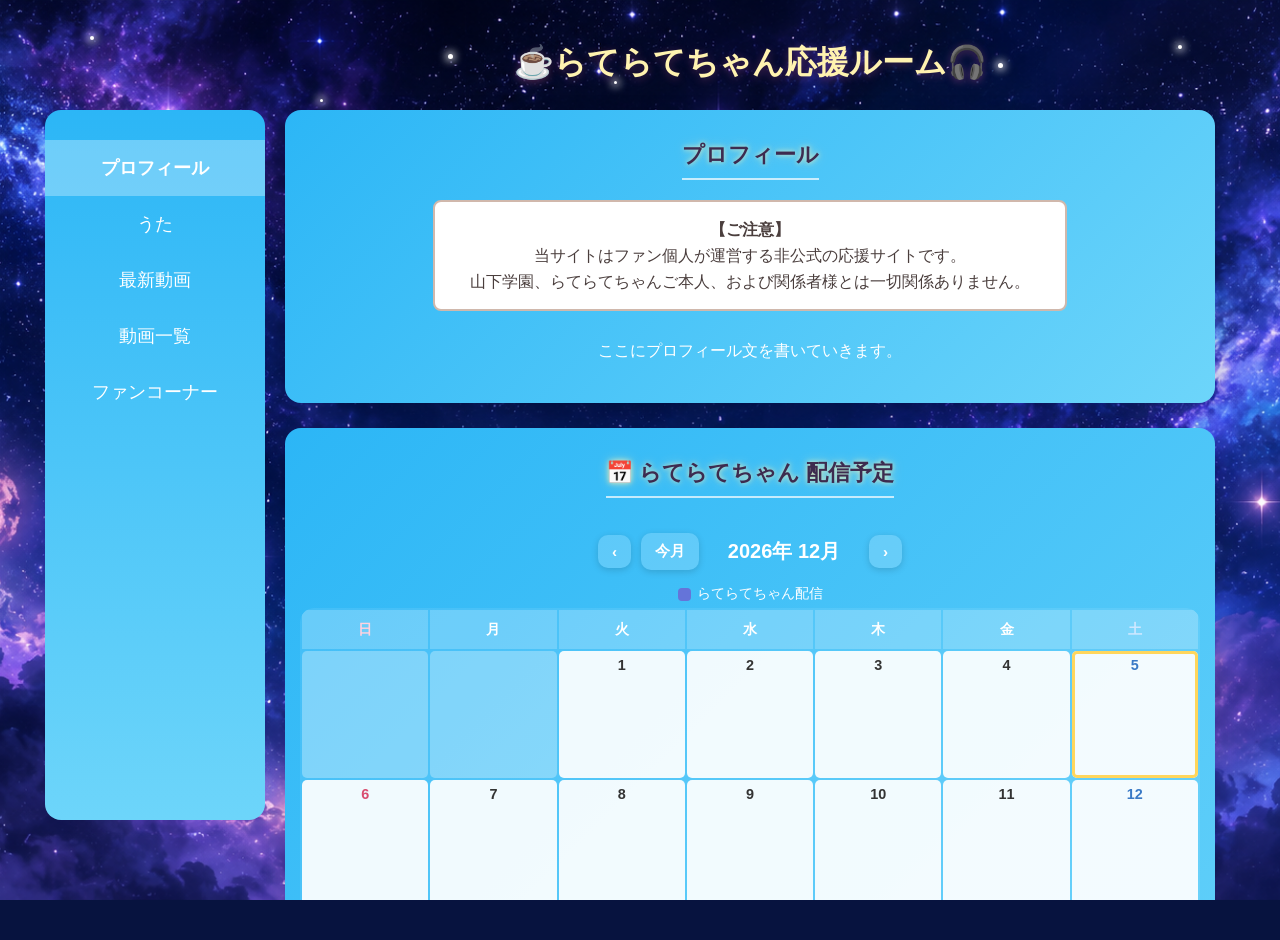
==== index.html @ 4f86cb35 "Update index.html" ====
<!DOCTYPE html>
<html lang="ja">
<head>
  <meta charset="UTF-8">
  <meta name="viewport" content="width=device-width, initial-scale=1.0">

  <title>プロフィール｜らてらてちゃん応援ルーム</title>

  <link rel="stylesheet" href="style.css">

  <style>
    /* ========================================
       📅 スケジュール
    ======================================== */

    .schedule-box {
      width: 100%;
      margin-top: 15px;
    }

    .calendar-header {
      display: flex;
      align-items: center;
      justify-content: center;
      gap: 10px;
      flex-wrap: wrap;
      margin-bottom: 15px;
    }

    .calendar-title {
      min-width: 150px;
      margin: 0;
      text-align: center;
      font-size: 1.25rem;
      font-weight: bold;
      color: #ffffff;
    }

    .calendar-button {
      border: none;
      border-radius: 10px;
      padding: 8px 14px;
      cursor: pointer;
      font-weight: bold;
      font-size: 0.95rem;
      color: #ffffff;
      background: rgba(255, 255, 255, 0.18);
      box-shadow: 0 2px 7px rgba(0, 0, 0, 0.15);
      transition: 0.2s;
    }

    .calendar-button:hover {
      background: rgba(255, 255, 255, 0.30);
      transform: translateY(-1px);
    }

    .calendar-wrap {
      width: 100%;
      overflow-x: auto;
      border-radius: 14px;
    }

    .calendar {
      width: 100%;
      min-width: 700px;
      border-collapse: separate;
      border-spacing: 2px;
      table-layout: fixed;
      background: rgba(255, 255, 255, 0.08);
      border-radius: 14px;
      overflow: hidden;
    }

    .calendar th {
      padding: 10px 4px;
      text-align: center;
      background: rgba(255, 255, 255, 0.20);
      color: #ffffff;
      font-size: 0.9rem;
    }

    .calendar th:first-child {
      color: #ffd2df;
    }

    .calendar th:last-child {
      color: #cfe8ff;
    }

    .calendar td {
      height: 115px;
      padding: 6px;
      vertical-align: top;
      background: rgba(255, 255, 255, 0.92);
      color: #333333;
      border-radius: 5px;
    }

    .calendar td.empty-day {
      background: rgba(255, 255, 255, 0.30);
    }

    .calendar td.today {
      outline: 3px solid #ffd65c;
      outline-offset: -3px;
    }

    .day-number {
      display: block;
      margin-bottom: 5px;
      font-size: 0.9rem;
      font-weight: bold;
      color: #333333;
    }

    .sunday .day-number {
      color: #d84c6f;
    }

    .saturday .day-number {
      color: #3979c6;
    }

    .schedule-event {
      display: block;
      width: 100%;
      margin: 3px 0;
      padding: 5px 6px;
      border: none;
      border-radius: 6px;
      text-align: left;
      font-size: 0.75rem;
      line-height: 1.35;
      cursor: pointer;
      word-break: break-word;
      transition: 0.15s;
    }

    .schedule-event:hover {
      transform: scale(1.02);
      filter: brightness(1.05);
    }

    .streaming-event {
      color: #ffffff;
      background: linear-gradient(
        135deg,
        #5577e8,
        #805ad5
      );
    }

    .live-event {
      color: #ffffff;
      background: linear-gradient(
        135deg,
        #e45b8f,
        #c84e6d
      );
    }

    .event-time {
      display: block;
      font-weight: bold;
      margin-bottom: 2px;
    }

    .schedule-legend {
      display: flex;
      justify-content: center;
      gap: 18px;
      flex-wrap: wrap;
      margin: 12px 0 5px;
      color: #ffffff;
      font-size: 0.85rem;
    }

    .legend-item {
      display: inline-flex;
      align-items: center;
      gap: 6px;
    }

    .legend-color {
      width: 13px;
      height: 13px;
      border-radius: 4px;
    }

    .legend-streaming {
      background: #6574d9;
    }

    .legend-live {
      background: #d85b83;
    }

    .schedule-message {
      padding: 20px;
      text-align: center;
      color: #ffffff;
      font-size: 0.95rem;
    }

    .schedule-update {
      margin-top: 10px;
      text-align: right;
      font-size: 0.78rem;
      color: rgba(255, 255, 255, 0.8);
    }


    /* ========================================
       📋 予定詳細
    ======================================== */

    .schedule-modal {
      display: none;
      position: fixed;
      z-index: 9999;
      inset: 0;
      padding: 20px;
      background: rgba(0, 0, 0, 0.65);
      align-items: center;
      justify-content: center;
    }

    .schedule-modal.show {
      display: flex;
    }

    .schedule-modal-content {
      position: relative;
      width: 100%;
      max-width: 520px;
      max-height: 80vh;
      overflow-y: auto;
      padding: 25px;
      border-radius: 18px;
      color: #333333;
      background: #ffffff;
      box-shadow: 0 10px 35px rgba(0, 0, 0, 0.35);
    }

    .schedule-modal-content h3 {
      margin: 0 35px 15px 0;
      color: #51428a;
      line-height: 1.5;
    }

    .schedule-modal-close {
      position: absolute;
      top: 12px;
      right: 15px;
      width: 35px;
      height: 35px;
      border: none;
      border-radius: 50%;
      cursor: pointer;
      font-size: 1.3rem;
      color: #555555;
      background: #eeeeee;
    }

    .schedule-detail-row {
      margin: 10px 0;
      line-height: 1.7;
      white-space: pre-wrap;
      word-break: break-word;
    }

    .schedule-detail-label {
      font-weight: bold;
      color: #51428a;
    }

    .schedule-link {
      display: inline-block;
      margin-top: 15px;
      padding: 10px 18px;
      border-radius: 10px;
      color: #ffffff;
      text-decoration: none;
      font-weight: bold;
      background: linear-gradient(
        135deg,
        #5577e8,
        #805ad5
      );
    }

    .schedule-link:hover {
      opacity: 0.9;
    }


    /* ========================================
       📱 スマホ
    ======================================== */

    @media (max-width: 700px) {

      .calendar {
        min-width: 620px;
      }

      .calendar td {
        height: 100px;
      }

      .schedule-event {
        font-size: 0.70rem;
      }

      .calendar-header {
        gap: 7px;
      }

      .calendar-title {
        min-width: 125px;
        font-size: 1.05rem;
      }

      .calendar-button {
        padding: 7px 10px;
        font-size: 0.85rem;
      }

      .schedule-modal-content {
        padding: 22px 18px;
      }
    }
  </style>
</head>


<body>

<!-- ★ 星空演出オーバーレイ -->
<div class="starry-overlay" aria-hidden="true">
  <!-- キラキラ星 -->
  <div class="twinkle-star s1"></div>
  <div class="twinkle-star s2"></div>
  <div class="twinkle-star s3"></div>
  <div class="twinkle-star s4"></div>
  <div class="twinkle-star s5"></div>
  <div class="twinkle-star s6"></div>
  <div class="twinkle-star s7"></div>
  <div class="twinkle-star s8"></div>
  <div class="twinkle-star s9"></div>
  <div class="twinkle-star s10"></div>

  <div class="starry-overlay" aria-hidden="true">
  <!-- 流れ星 4本 -->
  <div class="shooting-star star1"></div>
  <div class="shooting-star star2"></div>
  <div class="shooting-star star3"></div>
  <div class="shooting-star star4"></div>
  <div class="shooting-star star5"></div>
  <div class="shooting-star star6"></div>
  <div class="shooting-star star7"></div>
  <div class="shooting-star star8"></div>
  <div class="shooting-star star9"></div>
  <div class="shooting-star star10"></div>
</div>

<div class="layout">

<div class="layout">

  <!-- ========================================
       左メニュー
  ======================================== -->
  <nav class="side-menu">
    <a href="index.html" class="menu-link active">プロフィール</a>
    <a href="songs.html" class="menu-link">うた</a>
    <a href="videos.html" class="menu-link">最新動画</a>
    <a href="videos-list.html" class="menu-link">動画一覧</a>
    <a href="fan.html" class="menu-link">ファンコーナー</a>
  </nav>

  <!-- ========================================
       メインコンテンツ
  ======================================== -->
  <main class="main-content">

    <h1>☕️らてらてちゃん応援ルーム🎧️</h1>

    <!-- プロフィール -->
    <div class="video-section">
      <h2>プロフィール</h2>
      <div class="caution">
        <strong>【ご注意】</strong><br>
        当サイトはファン個人が運営する非公式の応援サイトです。<br>
        山下学園、らてらてちゃんご本人、および関係者様とは一切関係ありません。
      </div>
      <p>ここにプロフィール文を書いていきます。</p>
    </div>

    <!-- 配信予定 -->
    <div class="video-section">
      <h2>📅 らてらてちゃん 配信予定</h2>
      <div id="streaming-schedule" class="schedule-box"></div>
    </div>

    <!-- ライブ・イベント予定 -->
    <div class="video-section">
      <h2>🎤 ライブ・イベント予定</h2>
      <div id="live-schedule" class="schedule-box"></div>
    </div>

  </main>

</div>  <!-- ★ ここで .layout を閉じる -->

  <!-- ========================================
       📋 予定詳細ウィンドウ
  ======================================== -->

  <div
    id="schedule-modal"
    class="schedule-modal">

    <div class="schedule-modal-content">

      <button
        id="schedule-modal-close"
        class="schedule-modal-close"
        type="button">
        ×
      </button>

      <div id="schedule-modal-body"></div>

    </div>

  </div>


  <script>
    /* ========================================
       📅 スケジュール設定
    ======================================== */

    let scheduleData = {
      streaming: [],
      live: []
    };

    let updatedAt = "";

    const calendarStates = {
      streaming: new Date(),
      live: new Date()
    };


    /* ========================================
       JSON取得
    ======================================== */

    async function loadSchedule() {

      try {

        const response = await fetch(
          "schedule-data.json?t=" + Date.now(),
          {
            cache: "no-store"
          }
        );

        if (!response.ok) {
          throw new Error(
            "schedule-data.json の取得に失敗しました"
          );
        }

        const data = await response.json();

        scheduleData.streaming =
          Array.isArray(data.streaming)
            ? data.streaming
            : [];

        scheduleData.live =
          Array.isArray(data.live)
            ? data.live
            : [];

        updatedAt = data.updatedAt || "";

        renderCalendar("streaming");
        renderCalendar("live");

      } catch (error) {

        console.error(error);

        document.getElementById(
          "streaming-schedule"
        ).innerHTML =
          '<div class="schedule-message">' +
          '配信予定を読み込めませんでした。' +
          '</div>';

        document.getElementById(
          "live-schedule"
        ).innerHTML =
          '<div class="schedule-message">' +
          'ライブ・イベント予定を読み込めませんでした。' +
          '</div>';
      }
    }


    /* ========================================
       カレンダー作成
    ======================================== */

    function renderCalendar(type) {

      const container =
        document.getElementById(
          type === "streaming"
            ? "streaming-schedule"
            : "live-schedule"
        );

      const currentDate =
        calendarStates[type];

      const year =
        currentDate.getFullYear();

      const month =
        currentDate.getMonth();

      const firstDay =
        new Date(
          year,
          month,
          1
        ).getDay();

      const lastDate =
        new Date(
          year,
          month + 1,
          0
        ).getDate();


      let html = "";


      /* ヘッダー */

      html += `
        <div class="calendar-header">

          <button
            class="calendar-button"
            type="button"
            onclick="changeMonth('${type}', -1)">
            ‹
          </button>

          <button
            class="calendar-button"
            type="button"
            onclick="goCurrentMonth('${type}')">
            今月
          </button>

          <div class="calendar-title">
            ${year}年 ${month + 1}月
          </div>

          <button
            class="calendar-button"
            type="button"
            onclick="changeMonth('${type}', 1)">
            ›
          </button>

        </div>
      `;


      /* 凡例 */

      html += `
        <div class="schedule-legend">
      `;

      if (type === "streaming") {

        html += `
          <span class="legend-item">
            <span
              class="legend-color legend-streaming">
            </span>
            らてらてちゃん配信
          </span>
        `;

      } else {

        html += `
          <span class="legend-item">
            <span
              class="legend-color legend-live">
            </span>
            ライブ・イベント
          </span>
        `;
      }

      html += `
        </div>
      `;


      /* カレンダー */

      html += `
        <div class="calendar-wrap">

          <table class="calendar">

            <thead>
              <tr>
                <th>日</th>
                <th>月</th>
                <th>火</th>
                <th>水</th>
                <th>木</th>
                <th>金</th>
                <th>土</th>
              </tr>
            </thead>

            <tbody>
      `;


      let day = 1;

      for (let week = 0; week < 6; week++) {

        if (day > lastDate) {
          break;
        }

        html += "<tr>";

        for (
          let weekday = 0;
          weekday < 7;
          weekday++
        ) {

          if (
            (week === 0 &&
             weekday < firstDay)
            ||
            day > lastDate
          ) {

            html +=
              '<td class="empty-day"></td>';

            continue;
          }


          const cellDate =
            new Date(
              year,
              month,
              day
            );


          const dateString =
            formatLocalDate(
              cellDate
            );


          const events =
            scheduleData[type]
              .filter(event => {

                if (!event.start) {
                  return false;
                }

                return (
                  event.start.slice(0, 10)
                  === dateString
                );
              });


          const today =
            new Date();

          const isToday =
            today.getFullYear() === year &&
            today.getMonth() === month &&
            today.getDate() === day;


          let tdClass = "";

          if (weekday === 0) {
            tdClass += " sunday";
          }

          if (weekday === 6) {
            tdClass += " saturday";
          }

          if (isToday) {
            tdClass += " today";
          }


          html += `
            <td class="${tdClass.trim()}">

              <span class="day-number">
                ${day}
              </span>
          `;


          events.forEach(event => {

            const time =
              formatEventTime(
                event.start
              );

            const eventClass =
              type === "streaming"
                ? "streaming-event"
                : "live-event";


            html += `
              <button
                type="button"
                class="schedule-event ${eventClass}"
                onclick='openScheduleDetail(
                  ${JSON.stringify(event)}
                )'>

                <span class="event-time">
                  ${escapeHtml(time)}
                </span>

                ${escapeHtml(event.title)}

              </button>
            `;
          });


          html += "</td>";

          day++;
        }

        html += "</tr>";
      }


      html += `
            </tbody>

          </table>

        </div>
      `;


      /* 更新日時 */

      if (updatedAt) {

        html += `
          <div class="schedule-update">
            最終更新：
            ${escapeHtml(
              formatUpdatedAt(updatedAt)
            )}
          </div>
        `;
      }


      container.innerHTML = html;
    }


    /* ========================================
       月移動
    ======================================== */

    function changeMonth(
      type,
      amount
    ) {

      const current =
        calendarStates[type];

      calendarStates[type] =
        new Date(
          current.getFullYear(),
          current.getMonth() + amount,
          1
        );

      renderCalendar(type);
    }


    function goCurrentMonth(type) {

      const now = new Date();

      calendarStates[type] =
        new Date(
          now.getFullYear(),
          now.getMonth(),
          1
        );

      renderCalendar(type);
    }


    /* ========================================
       詳細表示
    ======================================== */

    function openScheduleDetail(event) {

      const modal =
        document.getElementById(
          "schedule-modal"
        );

      const body =
        document.getElementById(
          "schedule-modal-body"
        );


      let html = `
        <h3>
          ${escapeHtml(event.title)}
        </h3>
      `;


      html += `
        <div class="schedule-detail-row">

          <span class="schedule-detail-label">
            📅 日時
          </span><br>

          ${escapeHtml(
            formatDetailDate(
              event.start,
              event.end
            )
          )}

        </div>
      `;


      if (event.location) {

        html += `
          <div class="schedule-detail-row">

            <span class="schedule-detail-label">
              📍 場所
            </span><br>

            ${escapeHtml(event.location)}

          </div>
        `;
      }


      if (event.description) {

        html += `
          <div class="schedule-detail-row">

            <span class="schedule-detail-label">
              📝 詳細
            </span><br>

            ${escapeHtml(
              event.description
            )}

          </div>
        `;
      }


      const link =
        event.url ||
        event.source;


      if (link) {

        html += `
          <a
            class="schedule-link"
            href="${escapeAttribute(link)}"
            target="_blank"
            rel="noopener noreferrer">

            詳細ページを開く

          </a>
        `;
      }


      body.innerHTML = html;

      modal.classList.add("show");
    }


    function closeScheduleDetail() {

      document
        .getElementById(
          "schedule-modal"
        )
        .classList.remove("show");
    }


    document
      .getElementById(
        "schedule-modal-close"
      )
      .addEventListener(
        "click",
        closeScheduleDetail
      );


    document
      .getElementById(
        "schedule-modal"
      )
      .addEventListener(
        "click",
        function(event) {

          if (
            event.target === this
          ) {
            closeScheduleDetail();
          }
        }
      );


    document.addEventListener(
      "keydown",
      function(event) {

        if (event.key === "Escape") {
          closeScheduleDetail();
        }
      }
    );


    /* ========================================
       日付表示
    ======================================== */

    function formatLocalDate(date) {

      const year =
        date.getFullYear();

      const month =
        String(
          date.getMonth() + 1
        ).padStart(2, "0");

      const day =
        String(
          date.getDate()
        ).padStart(2, "0");

      return (
        year +
        "-" +
        month +
        "-" +
        day
      );
    }


    function formatEventTime(value) {

      if (!value) {
        return "";
      }

      const date =
        new Date(value);

      return (
        String(
          date.getHours()
        ).padStart(2, "0")
        +
        ":"
        +
        String(
          date.getMinutes()
        ).padStart(2, "0")
      );
    }


    function formatDetailDate(
      startValue,
      endValue
    ) {

      if (!startValue) {
        return "";
      }

      const start =
        new Date(startValue);

      const weekdays = [
        "日",
        "月",
        "火",
        "水",
        "木",
        "金",
        "土"
      ];


      let text =
        start.getFullYear()
        + "年"
        + (start.getMonth() + 1)
        + "月"
        + start.getDate()
        + "日（"
        + weekdays[start.getDay()]
        + "） "
        + String(
          start.getHours()
        ).padStart(2, "0")
        + ":"
        + String(
          start.getMinutes()
        ).padStart(2, "0");


      if (endValue) {

        const end =
          new Date(endValue);

        text +=
          " ～ "
          + String(
            end.getHours()
          ).padStart(2, "0")
          + ":"
          + String(
            end.getMinutes()
          ).padStart(2, "0");
      }


      return text;
    }


    function formatUpdatedAt(value) {

      const date =
        new Date(value);

      return (
        date.getFullYear()
        + "/"
        + String(
          date.getMonth() + 1
        ).padStart(2, "0")
        + "/"
        + String(
          date.getDate()
        ).padStart(2, "0")
        + " "
        + String(
          date.getHours()
        ).padStart(2, "0")
        + ":"
        + String(
          date.getMinutes()
        ).padStart(2, "0")
      );
    }


    /* ========================================
       HTML安全対策
    ======================================== */

    function escapeHtml(value) {

      return String(
        value ?? ""
      )
        .replaceAll("&", "&amp;")
        .replaceAll("<", "&lt;")
        .replaceAll(">", "&gt;")
        .replaceAll('"', "&quot;")
        .replaceAll("'", "&#039;");
    }


    function escapeAttribute(value) {

      return escapeHtml(value);
    }


    /* ========================================
       開始
    ======================================== */

    loadSchedule();

  </script>

</body>
</html>
---- style.css ----
body {
  background-image: url("images/starry-sky-new.png?v=2");
  background-size: cover;
  background-position: center top;
  background-attachment: fixed;

  background-color: #07133f;
  color: #4a3e3d;
  text-align: center;
  font-family: sans-serif;
  padding: 20px;
  margin: 0;

  min-height: 100vh;
}

/* 注意書き */
.caution {
  background-color: #ffffff;
  border: 2px solid #d0b8ac;
  padding: 15px;
  margin: 0 auto 30px;
  max-width: 600px;
  border-radius: 8px;
  color: #4a3e3d;
  line-height: 1.6;
}

/* 動画セクション共通 */
.video-section {
  background: linear-gradient(135deg, #2CB6F6, #6dd5fa);
  color: white;
  border-radius: 16px;
  padding: 25px 15px;
  margin: 25px auto;
  max-width: 900px;
  box-shadow: 0 8px 25px rgba(0, 0, 0, 0.15);
}

.video-section h2 {
  border-bottom: 2px solid rgba(255, 255, 255, 0.7);
  padding-bottom: 8px;
  display: inline-block;
  color: white;
  margin: 5px 0 20px;
  font-size: 22px;
}

/* ===== 横動画・ショート用 ===== */
.video-card {
  margin: 15px auto 0;
  background: #111;
  padding: 12px;
  border-radius: 16px;
  width: 100%;
  max-width: 800px;
  box-sizing: border-box;
}

.video-card iframe {
  width: 100%;
  height: 450px;
  border: none;
  border-radius: 12px;
  display: block;
}

.video-card p {
  color: white;
  margin: 12px 0 4px;
  font-size: 15px;
  line-height: 1.5;
}

.video-card.shorts {
  max-width: 360px;
}

.video-card.shorts iframe {
  height: auto;
  aspect-ratio: 9 / 16;
}

/* ===== ナビゲーション ===== */
.main-nav {
  display: flex;
  justify-content: center;
  flex-wrap: wrap;
  gap: 12px;
  margin: 25px auto 30px;
  max-width: 900px;
}

.nav-link {
  padding: 10px 22px;
  border-radius: 30px;
  background: #ffffff;
  color: #0288d1;
  text-decoration: none;
  font-size: 15px;
  box-shadow: 0 3px 10px rgba(0,0,0,0.1);
  transition: 0.2s;
}

.nav-link:hover {
  background: #e3f2fd;
  transform: translateY(-2px);
}

.nav-link.active {
  background: linear-gradient(135deg, #2CB6F6, #6dd5fa);
  color: white;
  font-weight: bold;
}

/* ===== オリジナル曲スライダー ===== */
.song-slider-wrapper {
  display: grid;
  grid-template-columns: 50px 1fr 50px;
  align-items: center;
  gap: 12px;
  width: 100%;
  max-width: 900px;
  margin: 0 auto;
}

.song-arrow {
  width: 48px;
  height: 48px;
  border: none;
  border-radius: 50%;
  background: rgba(255, 255, 255, 0.92);
  color: #0288d1;
  font-size: 32px;
  cursor: pointer;
  display: flex;
  align-items: center;
  justify-content: center;
  box-shadow: 0 4px 12px rgba(0, 0, 0, 0.2);
  transition: 0.2s;
}

.song-arrow:hover {
  background: white;
  transform: scale(1.08);
}

.song-count {
  color: rgba(255, 255, 255, 0.75);
  font-size: 14px;
  margin-top: 6px;
  text-align: center;
}

/* ===== サムネイル付きスライダー（カバー・山下学園） ===== */
.thumb-main {
  background: #111;
  border-radius: 16px;
  padding: 12px;
  margin: 0 auto 20px;
  max-width: 860px;
  box-shadow: 0 8px 20px rgba(0,0,0,0.25);
}

.thumb-main iframe {
  width: 100%;
  height: 480px;
  border: none;
  border-radius: 12px;
  display: block;
}

.thumb-main p {
  color: white;
  font-size: 16px;
  margin: 14px 8px 4px;
  text-align: center;
  line-height: 1.4;
}

.thumb-list-wrapper {
  display: flex;
  align-items: center;
  gap: 10px;
  max-width: 900px;
  margin: 0 auto;
}

.thumb-list {
  display: flex;
  flex-direction: row;
  flex-wrap: nowrap;
  overflow-x: auto;
  gap: 12px;
  padding: 8px 4px;
  width: 100%;
}

.thumb-item {
  flex: 0 0 210px;
  width: 210px;
  cursor: pointer;
  border-radius: 10px;
  overflow: hidden;
  background: #222;
  border: 3px solid transparent;
  transition: 0.2s;
}

.thumb-item:hover {
  transform: translateY(-3px);
  border-color: rgba(44, 182, 246, 0.4);
}

.thumb-item.active {
  border: 3px solid #F067A6;
  transform: translateY(-3px);
}

.thumb-item img {
  width: 100%;
  height: 80px;
  object-fit: cover;
  display: block;
}

.thumb-item p {
  color: white;
  font-size: 12px;
  padding: 6px;
  margin: 0;
  text-align: center;
  white-space: nowrap;
  overflow: hidden;
  text-overflow: ellipsis;
}

.thumb-arrow {
  width: 42px;
  height: 42px;
  border: none;
  border-radius: 50%;
  background: rgba(255,255,255,0.9);
  color: #0288d1;
  font-size: 26px;
  cursor: pointer;
  flex-shrink: 0;
  box-shadow: 0 3px 10px rgba(0,0,0,0.15);
  transition: 0.2s;
}

.thumb-arrow:hover {
  background: white;
  transform: scale(1.08);
}

/* サムネイル選択時の枠をピンクに強制変更 */
.thumb-item {
  border: 3px solid transparent !important;
}

.thumb-item.active {
  border: 3px solid #ff69b4 !important;
  transform: translateY(-4px) !important;
  box-shadow: 0 4px 12px rgba(255, 105, 180, 0.4) !important;
}

/* ===== レイアウト ===== */
.layout {
  display: flex;
  min-height: 100vh;
  max-width: 1400px;
  margin: 0 auto;
}

/* 左メニュー */
.side-menu {
  width: 220px;
  background: linear-gradient(180deg, #2CB6F6, #6dd5fa);
  padding: 30px 0;
  margin-top: 110px;
  height: 650px;
  border-radius: 16px;
  position: sticky;
  top: 20px;
  overflow: hidden;
}

.menu-title {
  color: white;
  font-size: 18px;
  font-weight: bold;
  text-align: center;
  margin-bottom: 30px;
  line-height: 1.4;
  padding: 0 15px;
}

.menu-link {
  display: block;
  color: white;
  text-decoration: none;
  padding: 16px 25px;
  font-size: 18px;
  transition: 0.2s;
}

.menu-link:hover {
  background: rgba(255, 255, 255, 0.2);
}

.menu-link.active {
  background: rgba(255, 255, 255, 0.3);
  font-weight: bold;
}

/* メインコンテンツ */
.main-content {
  flex: 1;
  padding: 20px;
}

/* スマホ対応 */
@media (max-width: 768px) {
  .layout {
    flex-direction: column;
  }

  .side-menu {
    width: 100%;
    height: auto;
    position: relative;
    display: flex;
    flex-wrap: wrap;
    justify-content: center;
    gap: 8px;
    padding: 15px;
  }

  .menu-title {
    width: 100%;
    margin-bottom: 10px;
  }

  .menu-link {
    padding: 10px 16px;
    border-radius: 20px;
    background: rgba(255,255,255,0.15);
  }

  .thumb-main iframe {
    height: 240px;
  }

  .song-slider-wrapper {
    grid-template-columns: 40px 1fr 40px;
  }

  .song-arrow {
    width: 40px;
    height: 40px;
    font-size: 28px;
  }
}

.thumb-item:hover {
  border-color: rgba(255, 105, 180, 0.5) !important;
}

/* ===== 星空背景用：見出しを星っぽく ===== */
.video-section h2 {
  color: #3D2B4F;
  text-shadow:
    0 0 5px rgba(255, 243, 176, 0.8),
    0 0 12px rgba(255, 243, 176, 0.45);
}

/* タイトルの色をピンクに */
h1 {
  color: #fff3b0;
  text-shadow: 0 2px 8px rgba(255, 105, 180, 0.3);
}

/* ===== 階層メニュー ===== */
.menu-group {
  margin: 0;
}

.menu-parent {
  font-weight: bold;
}

.menu-children {
  padding-left: 8px;
  margin-bottom: 4px;
}

.menu-link.child {
  font-size: 15px;
  padding: 10px 20px 10px 30px;
  opacity: 0.92;
}

.menu-link.child:hover {
  background: rgba(255, 255, 255, 0.2);
}

.menu-link.child.active {
  background: rgba(255, 255, 255, 0.3);
  font-weight: bold;
}

/* 開閉メニュー */
.menu-parent-row {
  display: flex;
  align-items: center;
  justify-content: space-between;
}

.menu-toggle {
  background: none;
  border: none;
  color: white;
  font-size: 12px;
  cursor: pointer;
  padding: 8px 16px 8px 8px;
  transition: transform 0.2s;
}

.menu-toggle.open {
  transform: rotate(180deg);
}

.menu-children {
  display: none;
  padding-left: 8px;
}

.menu-children.open {
  display: block;
}

.menu-link.child {
  font-size: 15px;
  padding: 10px 20px 10px 30px;
  opacity: 0.92;
}

/* ===== 階層メニュー 位置修正 ===== */
.menu-parent-row {
  display: flex;
  align-items: center;
  justify-content: flex-start;
  position: relative;
}

.menu-parent-row .menu-link {
  flex: 1;
  padding-right: 40px; /* ▼のスペースを確保 */
}

.menu-toggle {
  position: absolute;
  right: 8px;
  top: 50%;
  transform: translateY(-50%);
  background: none;
  border: none;
  color: white;
  font-size: 12px;
  cursor: pointer;
  padding: 8px;
  line-height: 1;
}

.menu-toggle.open {
  transform: translateY(-50%) rotate(180deg);
}

.menu-children {
  display: none;
  padding-left: 8px;
}

.menu-children.open {
  display: block;
}

.menu-link.child {
  font-size: 15px;
  padding: 10px 20px 10px 30px;
  opacity: 0.92;
}

/* 子メニューの文字位置を揃える */
.menu-link.child {
  display: block;
  font-size: 16px;
  padding: 10px 20px 10px 34px; /* 左の余白を統一 */
  text-align: left;
  opacity: 0.92;
  box-sizing: border-box;
}

.menu-children {
  padding-left: 40;
}

/* 子メニューを中央に寄せる */
.menu-children {
  text-align: center !important;
  padding-left: 0 !important;
}

.menu-link.child {
  display: block !important;
  width: 100% !important;
  text-align: center !important;
  padding: 10px 16px !important;
  margin: 0 auto !important;
  font-size: 17px !important;
  box-sizing: border-box !important;
}

/* ========================================
   ★ 星空演出（位置ずれ防止版）
======================================== */

.starry-overlay {
  position: fixed !important;
  top: 0 !important;
  left: 0 !important;
  width: 100% !important;
  height: 100% !important;
  pointer-events: none;
  z-index: 0;
  overflow: hidden;
  margin: 0;
  padding: 0;
}

/* コンテンツを確実に上に */
.layout {
  position: relative;
  z-index: 1;
}

/* ===== キラキラ星（上部固定） ===== */
.twinkle-star {
  position: absolute;
  border-radius: 50%;
  background: #fff;
  box-shadow: 0 0 8px 2px rgba(255, 255, 255, 0.95);
  animation: twinkle 2.6s ease-in-out infinite;
}

.twinkle-star.s1  { top: 4%;  left: 7%;  width: 4px; height: 4px; animation-delay: 0s; }
.twinkle-star.s2  { top: 7%;  left: 78%; width: 5px; height: 5px; animation-delay: 0.8s; }
.twinkle-star.s3  { top: 11%; left: 25%; width: 3px; height: 3px; animation-delay: 1.4s; }
.twinkle-star.s4  { top: 5%;  left: 92%; width: 4px; height: 4px; animation-delay: 0.3s; }
.twinkle-star.s5  { top: 14%; left: 12%; width: 5px; height: 5px; animation-delay: 1.9s; }
.twinkle-star.s6  { top: 9%;  left: 48%; width: 3px; height: 3px; animation-delay: 0.6s; }
.twinkle-star.s7  { top: 16%; left: 85%; width: 4px; height: 4px; animation-delay: 2.2s; }
.twinkle-star.s8  { top: 6%;  left: 35%; width: 5px; height: 5px; animation-delay: 1.1s; }
.twinkle-star.s9  { top: 13%; left: 65%; width: 3px; height: 3px; animation-delay: 0.4s; }
.twinkle-star.s10 { top: 18%; left: 4%;  width: 4px; height: 4px; animation-delay: 1.7s; }

@keyframes twinkle {
  0%, 100% { opacity: 0.35; transform: scale(0.75); }
  50%      { opacity: 1;    transform: scale(1.35); }
}

/* ===== 流れ星（ランダム用） ===== */
.shooting-star {
  position: absolute;
  background: linear-gradient(
    to right,
    rgba(255, 255, 255, 0.95),
    rgba(255, 255, 255, 0.5),
    transparent
  );
  border-radius: 50%;
  filter: drop-shadow(0 0 6px rgba(255, 255, 255, 0.85));
  opacity: 0;
  pointer-events: none;
}

/* 先端の★ */
.shooting-star::before {
  content: "★";
  position: absolute;
  left: -6px;
  top: 50%;
  transform: translateY(-50%);
  color: #fff;
  text-shadow: 0 0 8px #fff, 0 0 14px #aaddff;
  line-height: 1;
}

.shooting-star.star1 {
  top: 8%;
  right: -130px;
  animation: shooting 4.2s linear infinite;
}
.shooting-star.star2 {
  top: 18%;
  right: -130px;
  animation: shooting 5.1s linear infinite;
  animation-delay: 1.3s;
}
.shooting-star.star3 {
  top: 5%;
  right: -130px;
  animation: shooting 3.8s linear infinite;
  animation-delay: 2.6s;
}
.shooting-star.star4 {
  top: 14%;
  right: -130px;
  animation: shooting 4.7s linear infinite;
  animation-delay: 0.7s;
}

@keyframes shooting {
  0%   { transform: translateX(0) translateY(0) rotate(-32deg); opacity: 0; }
  8%   { opacity: 1; }
  75%  { opacity: 1; }
  100% { transform: translateX(-135vw) translateY(50vh) rotate(-32deg); opacity: 0; }
}
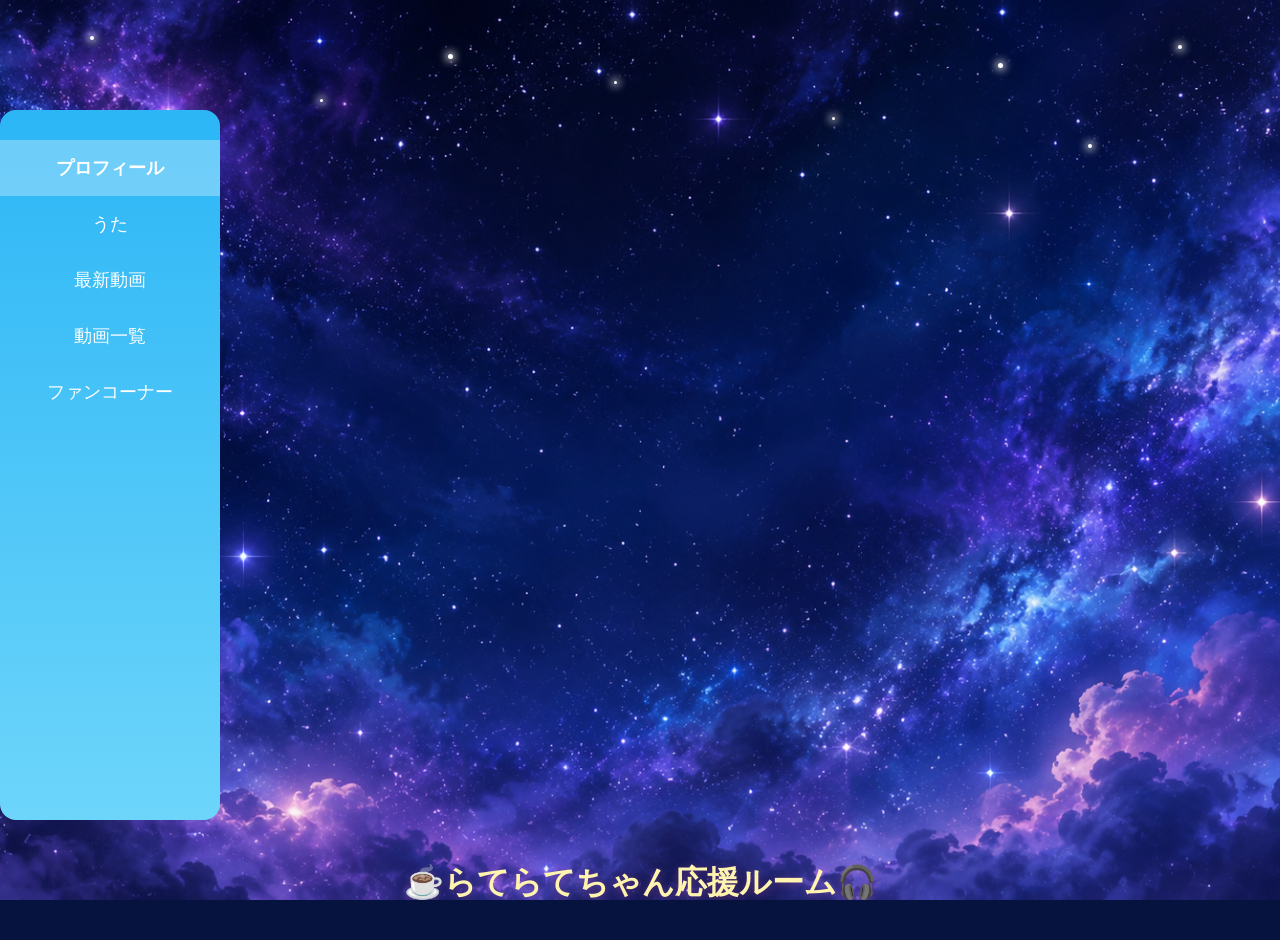
==== commit 6d370810: "Update index.html" ====
--- a/index.html
+++ b/index.html
@@ -363,10 +363,6 @@
   <div class="shooting-star star9"></div>
   <div class="shooting-star star10"></div>
 </div>
-
-<div class="layout">
-
-<div class="layout">
 
   <!-- ========================================
        左メニュー
--- a/style.css
+++ b/style.css
@@ -570,55 +570,38 @@
   50%      { opacity: 1;    transform: scale(1.35); }
 }
 
-/* ===== 流れ星（ランダム用） ===== */
+/* ===== 流れ星（リアル版） ===== */
 .shooting-star {
   position: absolute;
+  height: 2px;
   background: linear-gradient(
-    to right,
-    rgba(255, 255, 255, 0.95),
-    rgba(255, 255, 255, 0.5),
-    transparent
+    to left,                       /* 進行方向（左）に向かって明るくなる */
+    transparent,
+    rgba(255, 255, 255, 0.3),
+    rgba(255, 255, 255, 0.8),
+    #ffffff
   );
   border-radius: 50%;
-  filter: drop-shadow(0 0 6px rgba(255, 255, 255, 0.85));
+  filter: drop-shadow(0 0 6px rgba(255, 255, 255, 0.9));
   opacity: 0;
   pointer-events: none;
-}
-
-/* 先端の★ */
-.shooting-star::before {
-  content: "★";
+  transform-origin: right center;  /* 回転の基準を後ろに */
+}
+
+/* 先端をもっと明るく・少し太くする */
+.shooting-star::after {
+  content: "";
   position: absolute;
-  left: -6px;
+  right: 0;                        /* 先端側 */
   top: 50%;
   transform: translateY(-50%);
-  color: #fff;
-  text-shadow: 0 0 8px #fff, 0 0 14px #aaddff;
-  line-height: 1;
-}
-
-.shooting-star.star1 {
-  top: 8%;
-  right: -130px;
-  animation: shooting 4.2s linear infinite;
-}
-.shooting-star.star2 {
-  top: 18%;
-  right: -130px;
-  animation: shooting 5.1s linear infinite;
-  animation-delay: 1.3s;
-}
-.shooting-star.star3 {
-  top: 5%;
-  right: -130px;
-  animation: shooting 3.8s linear infinite;
-  animation-delay: 2.6s;
-}
-.shooting-star.star4 {
-  top: 14%;
-  right: -130px;
-  animation: shooting 4.7s linear infinite;
-  animation-delay: 0.7s;
+  width: 6px;
+  height: 6px;
+  background: #fff;
+  border-radius: 50%;
+  box-shadow: 
+    0 0 8px 2px #fff,
+    0 0 16px 4px rgba(180, 220, 255, 0.8);
 }
 
 @keyframes shooting {
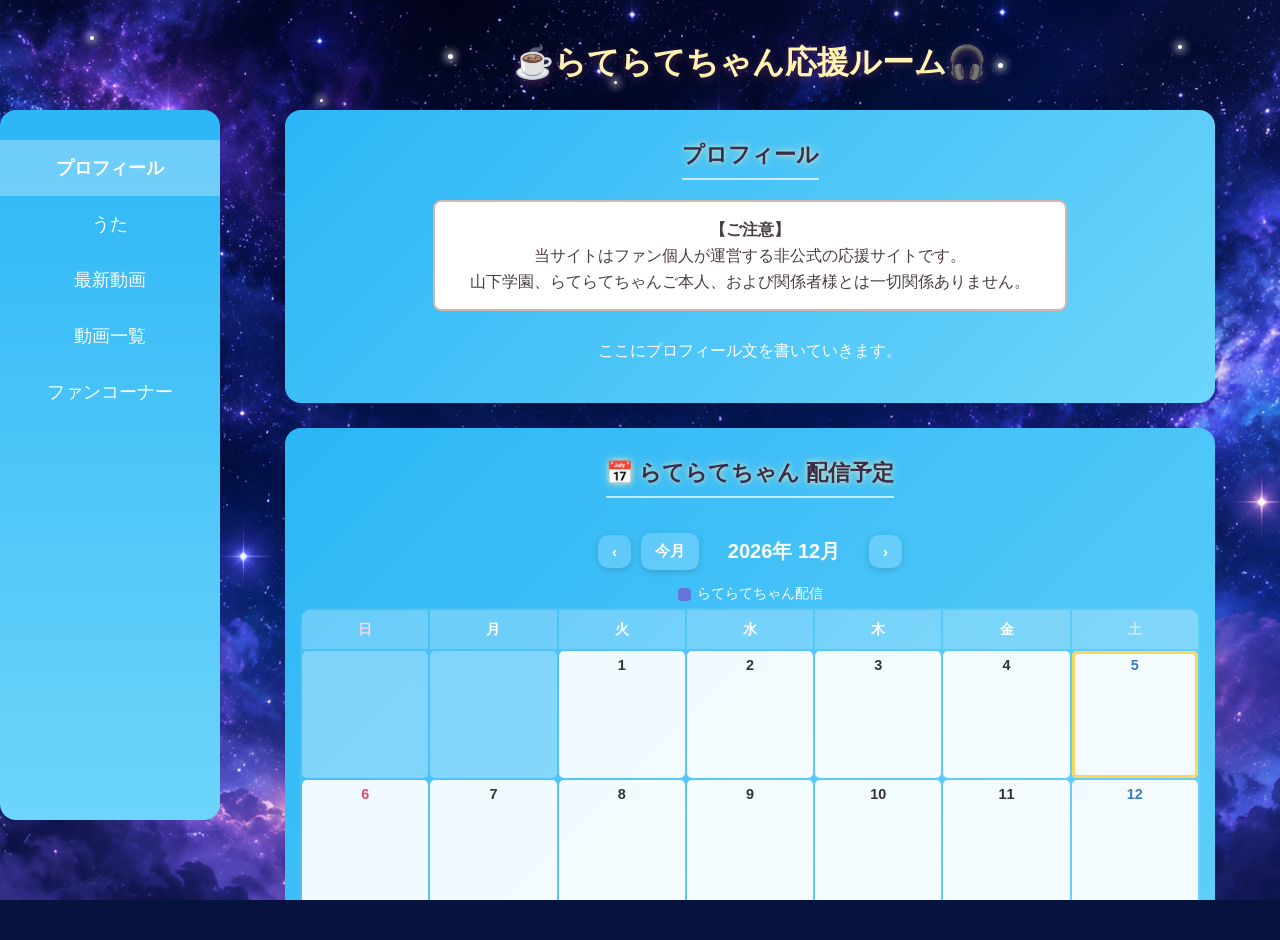
==== commit 29ade5ea: "Update index.html" ====
--- a/index.html
+++ b/index.html
@@ -363,7 +363,8 @@
   <div class="shooting-star star9"></div>
   <div class="shooting-star star10"></div>
 </div>
-
+  
+<div class="layout">
   <!-- ========================================
        左メニュー
   ======================================== -->
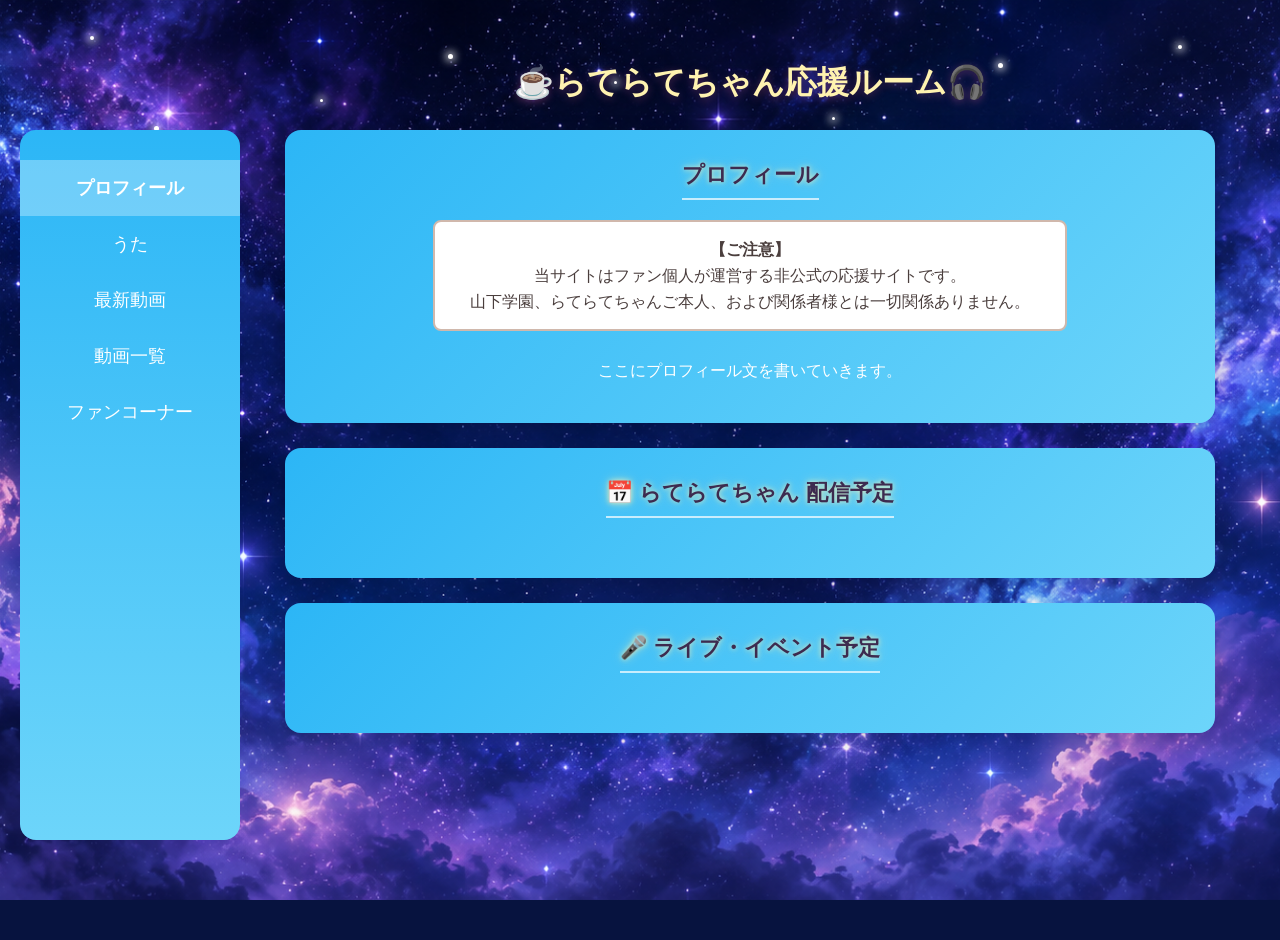
==== commit 2a7dcd21: "Update index.html" ====
--- a/index.html
+++ b/index.html
@@ -349,8 +349,8 @@
   <div class="twinkle-star s8"></div>
   <div class="twinkle-star s9"></div>
   <div class="twinkle-star s10"></div>
-
-  <div class="starry-overlay" aria-hidden="true">
+</div>
+  
   <!-- 流れ星 4本 -->
   <div class="shooting-star star1"></div>
   <div class="shooting-star star2"></div>
@@ -1157,10 +1157,77 @@
 
 
     /* ========================================
-       開始
+       ★ ランダム流れ星
     ======================================== */
 
-    loadSchedule();
+    function createShootingStar() {
+      const overlay = document.querySelector('.starry-overlay');
+      if (!overlay) {
+        console.log("starry-overlay が見つかりません");
+        return;
+      }
+
+      const star = document.createElement('div');
+      star.className = 'shooting-star';
+
+      const size = 2 + Math.random() * 2;
+      const length = 150 + Math.random() * 150;
+      const duration = 2.8 + Math.random() * 2.5;
+      const angle = -20 - Math.random() * 40;
+      const startTop = 5 + Math.random() * 50;
+      const startRight = -100 - Math.random() * 100;
+
+      star.style.cssText = `
+        width: ${length}px;
+        height: ${size}px;
+        top: ${startTop}%;
+        right: ${startRight}px;
+        --angle: ${angle}deg;
+        transform: rotate(${angle}deg);
+      `;
+
+      star.style.animation = `shooting-random ${duration}s linear forwards`;
+
+      overlay.appendChild(star);
+
+      setTimeout(() => {
+        star.remove();
+      }, duration * 1000 + 200);
+    }
+
+    function startShootingStars() {
+      console.log("流れ星スタート");
+      createShootingStar();
+      setTimeout(createShootingStar, 900);
+
+      setInterval(() => {
+        const count = 2 + Math.floor(Math.random() * 2);
+        for (let i = 0; i < count; i++) {
+          setTimeout(createShootingStar, i * 700);
+        }
+      }, 5000);
+    }
+
+    // キーフレーム追加
+    const shootingStyle = document.createElement('style');
+    shootingStyle.textContent = `
+      @keyframes shooting-random {
+        0% {
+          transform: translateX(0) translateY(0) rotate(var(--angle));
+          opacity: 0;
+        }
+        5% { opacity: 1; }
+        80% { opacity: 1; }
+        100% {
+          transform: translateX(-140vw) translateY(50vh) rotate(var(--angle));
+          opacity: 0;
+        }
+      }
+    `;
+    document.head.appendChild(shootingStyle);
+
+    // 開始
+    startShootingStars();
 
   </script>
 
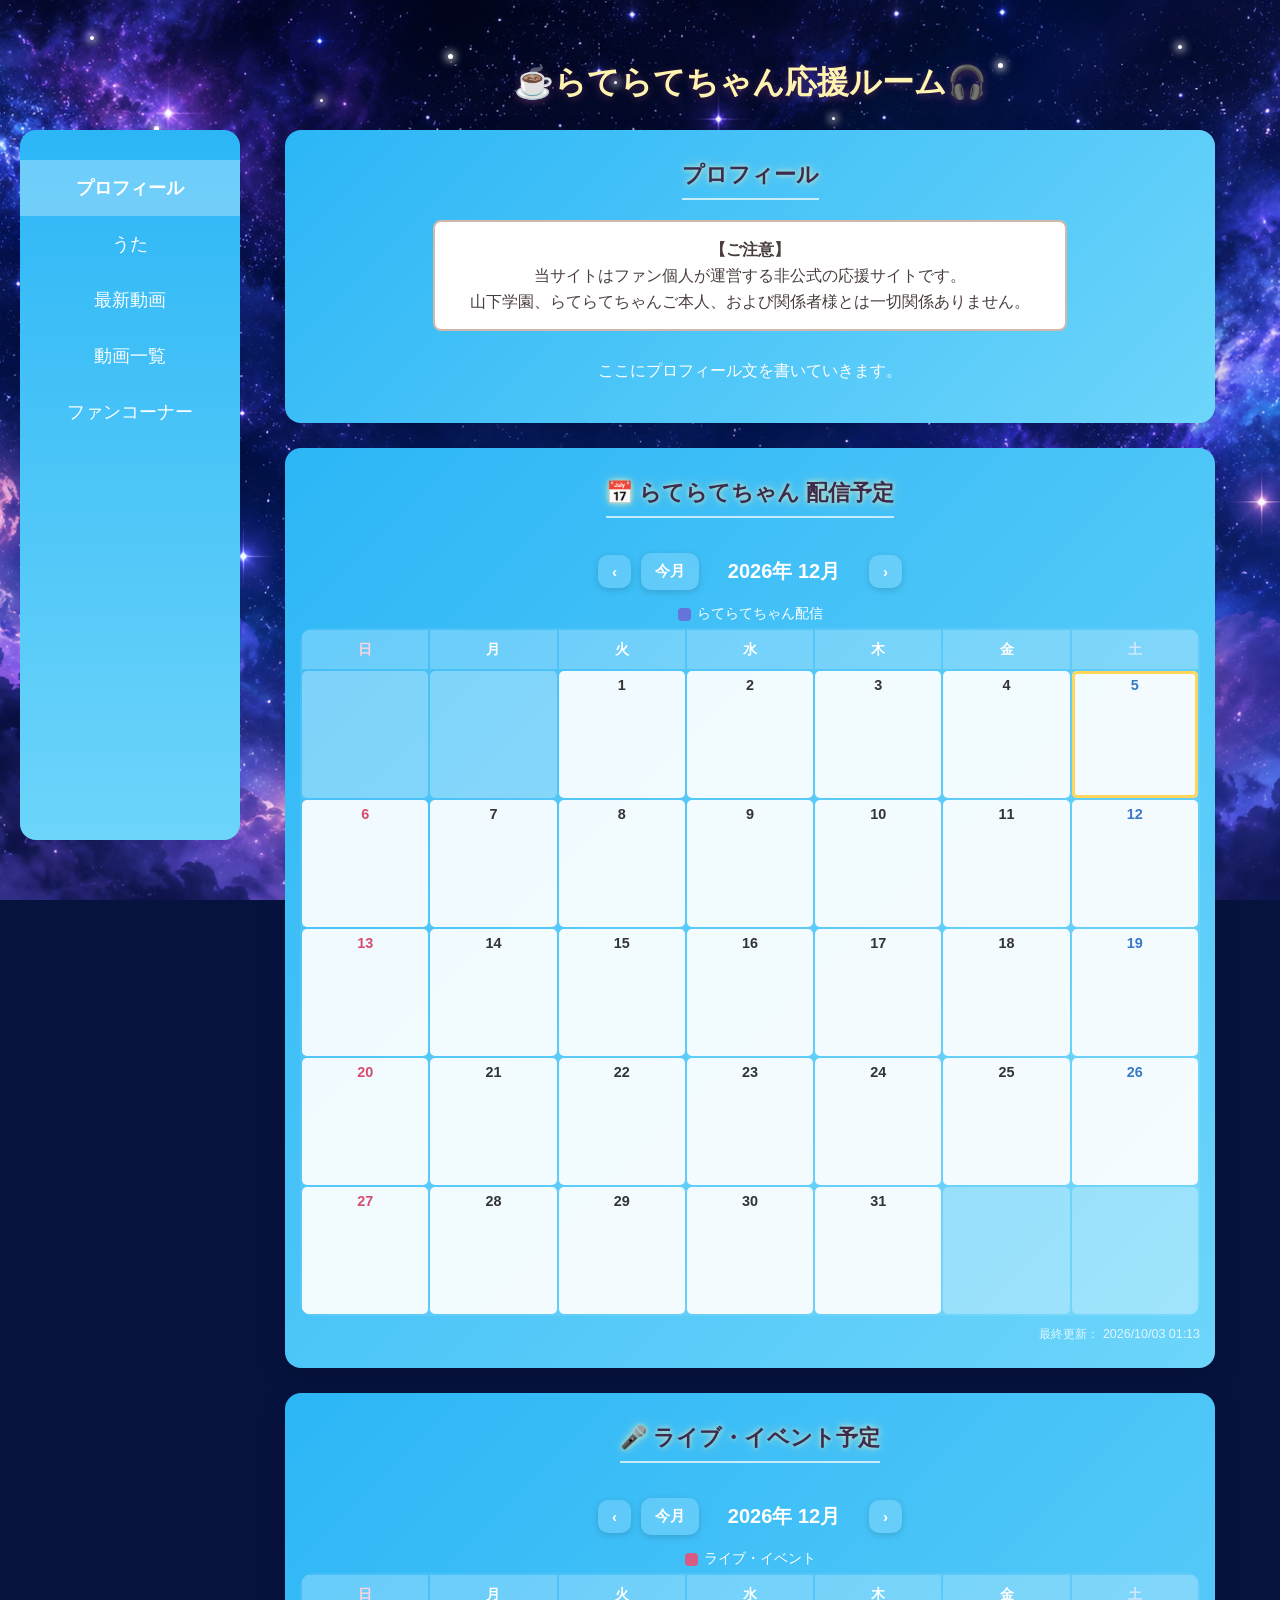
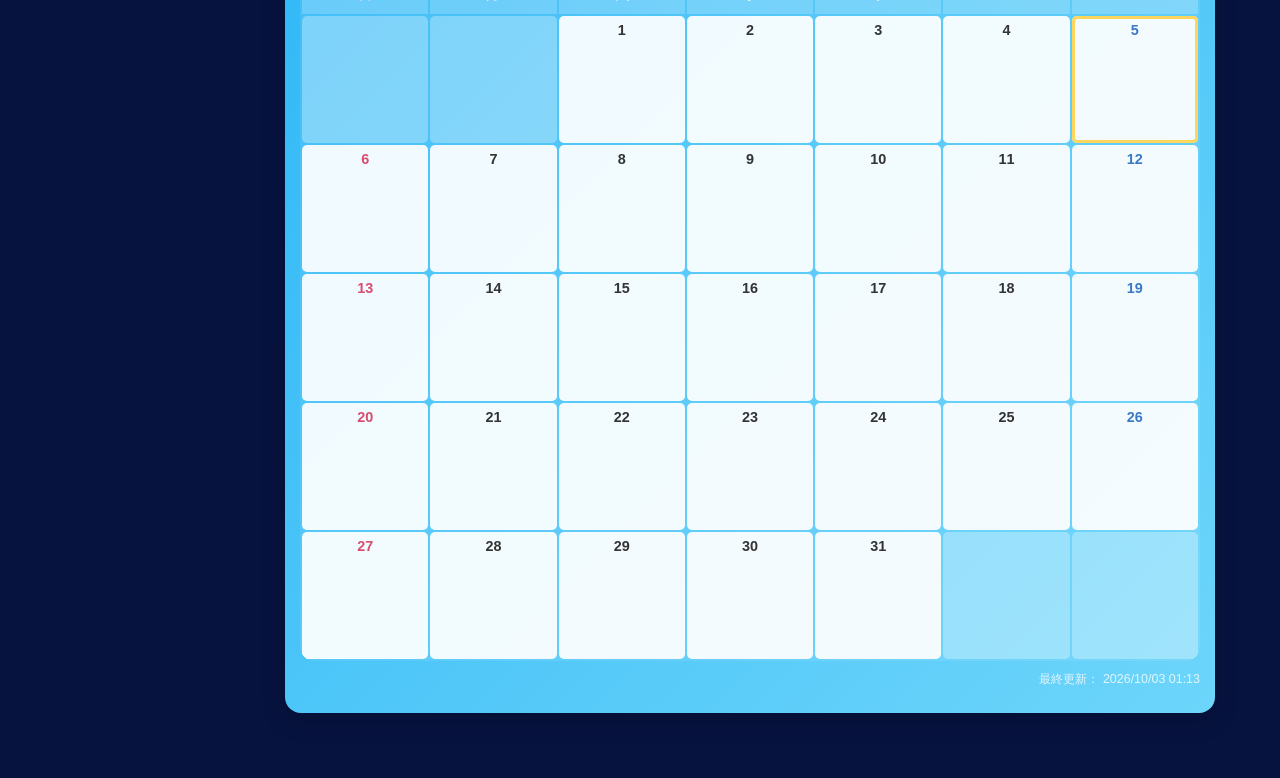
==== commit 7970910a: "Update index.html" ====
--- a/index.html
+++ b/index.html
@@ -349,19 +349,6 @@
   <div class="twinkle-star s8"></div>
   <div class="twinkle-star s9"></div>
   <div class="twinkle-star s10"></div>
-</div>
-  
-  <!-- 流れ星 4本 -->
-  <div class="shooting-star star1"></div>
-  <div class="shooting-star star2"></div>
-  <div class="shooting-star star3"></div>
-  <div class="shooting-star star4"></div>
-  <div class="shooting-star star5"></div>
-  <div class="shooting-star star6"></div>
-  <div class="shooting-star star7"></div>
-  <div class="shooting-star star8"></div>
-  <div class="shooting-star star9"></div>
-  <div class="shooting-star star10"></div>
 </div>
   
 <div class="layout">
@@ -1227,6 +1214,7 @@
     document.head.appendChild(shootingStyle);
 
     // 開始
+    loadSchedule();          // ← これを追加！
     startShootingStars();
 
   </script>
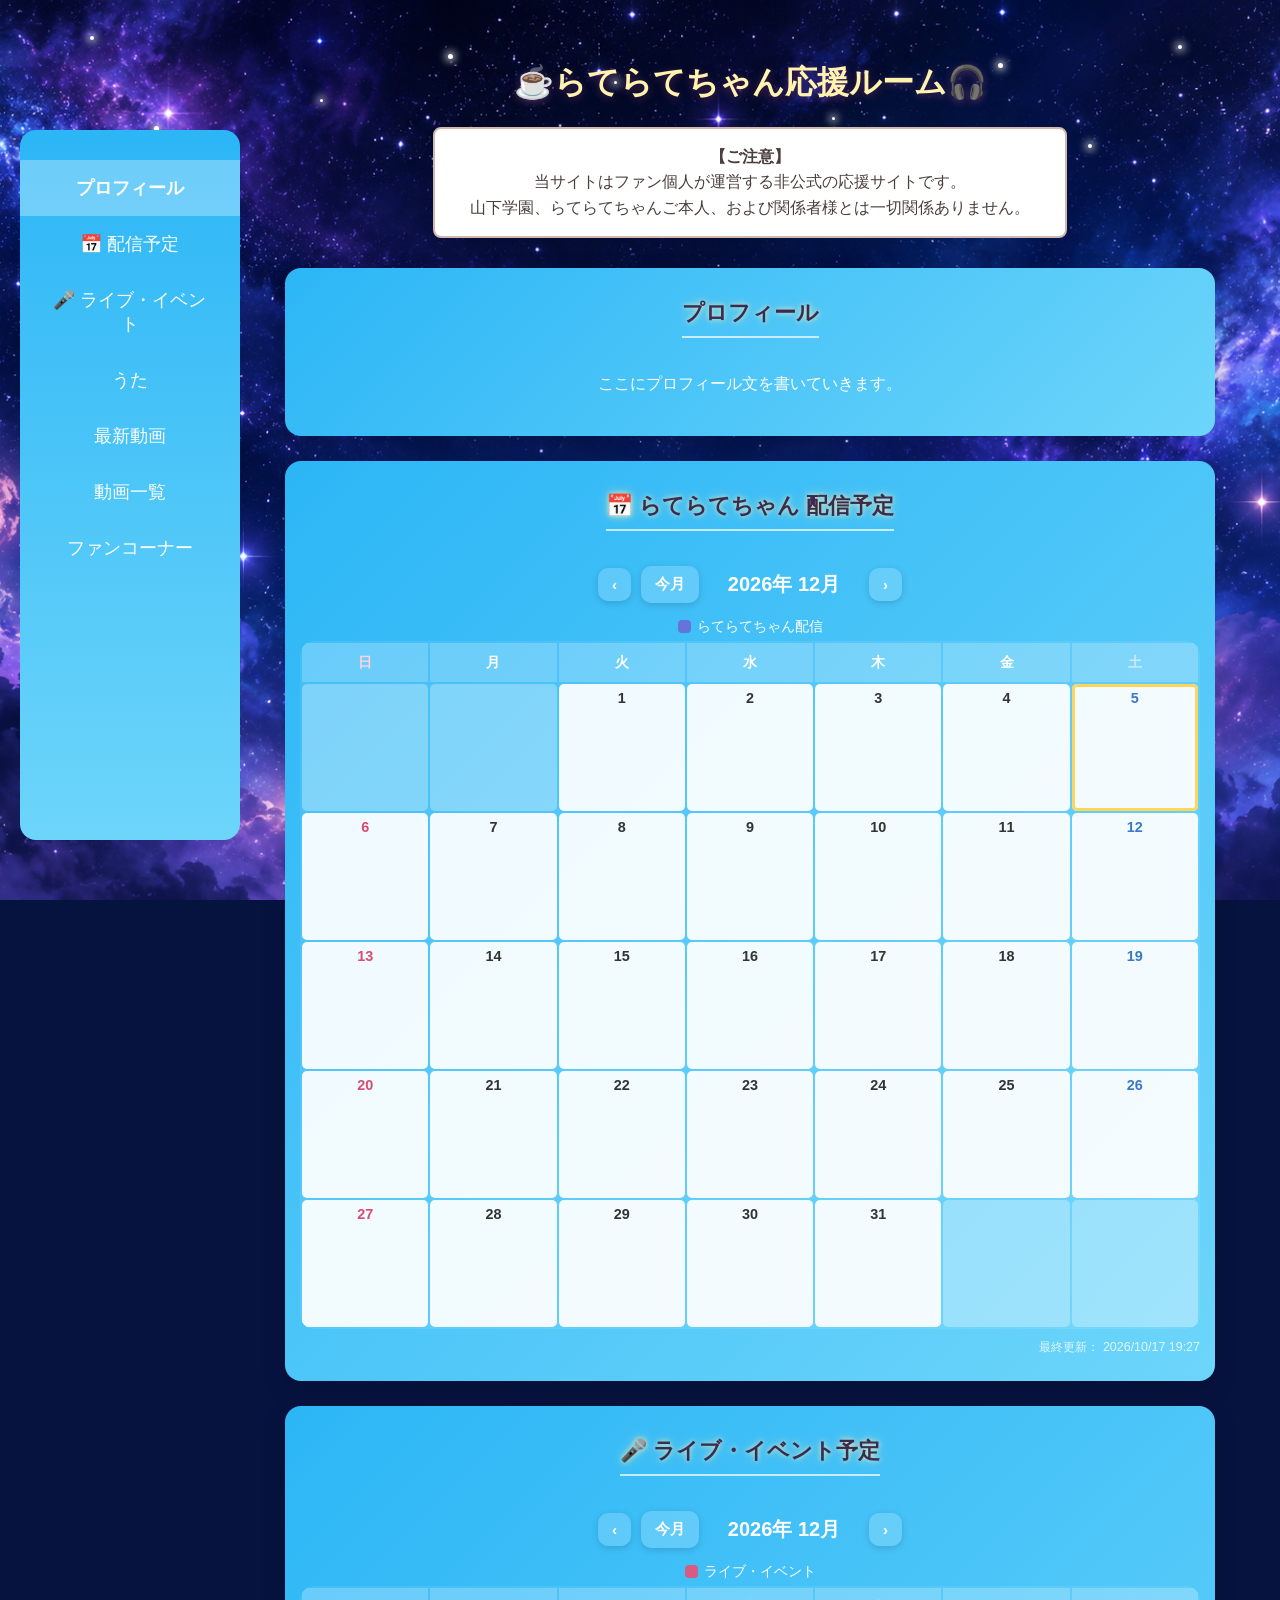
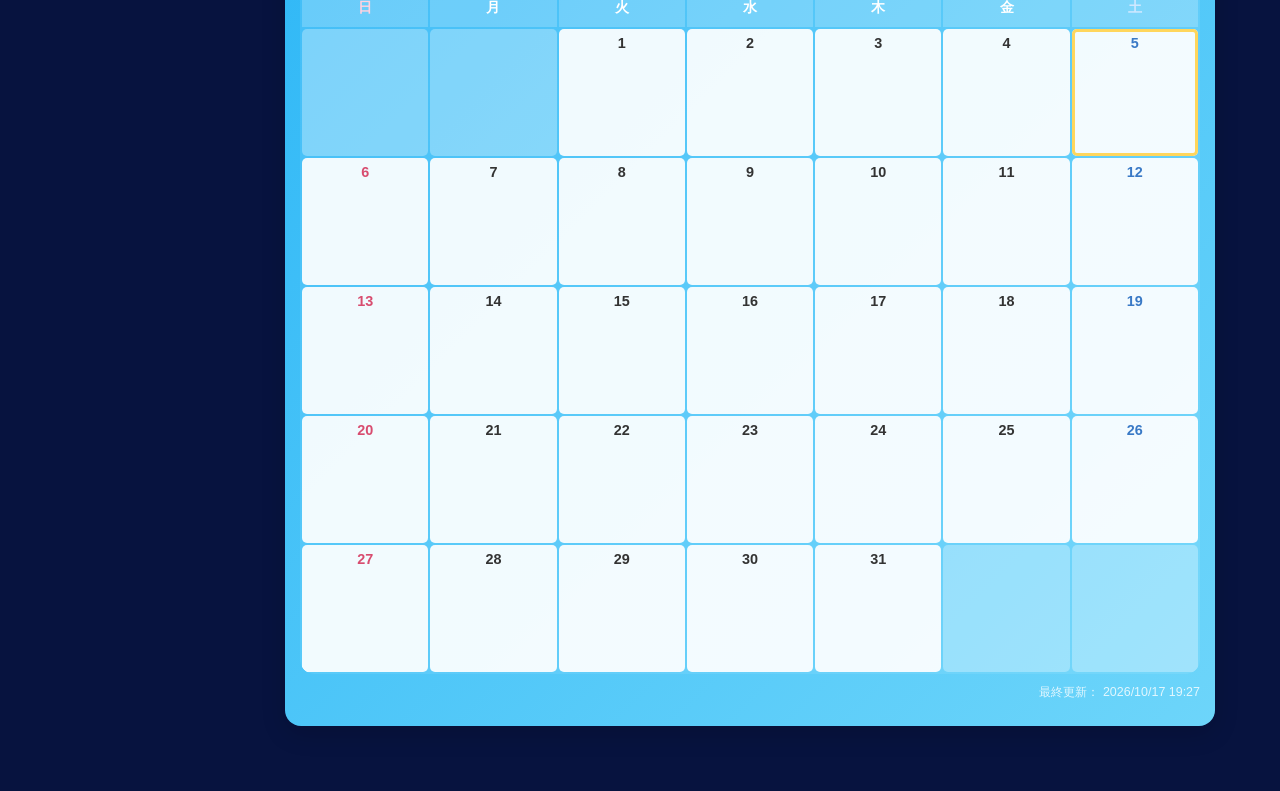
==== commit 178d0ff7: "Update index.html" ====
--- a/index.html
+++ b/index.html
@@ -356,7 +356,12 @@
        左メニュー
   ======================================== -->
   <nav class="side-menu">
-    <a href="index.html" class="menu-link active">プロフィール</a>
+    <!-- ページ内ジャンプ -->
+    <a href="#profile" class="menu-link active">プロフィール</a>
+    <a href="#streaming-schedule-section" class="menu-link">📅 配信予定</a>
+    <a href="#live-schedule-section" class="menu-link">🎤 ライブ・イベント</a>
+
+    <!-- 他ページ -->
     <a href="songs.html" class="menu-link">うた</a>
     <a href="videos.html" class="menu-link">最新動画</a>
     <a href="videos-list.html" class="menu-link">動画一覧</a>
@@ -370,25 +375,27 @@
 
     <h1>☕️らてらてちゃん応援ルーム🎧️</h1>
 
+    <!-- ★ 注意書きをタイトル直下に移動 -->
+    <div class="caution">
+      <strong>【ご注意】</strong><br>
+      当サイトはファン個人が運営する非公式の応援サイトです。<br>
+      山下学園、らてらてちゃんご本人、および関係者様とは一切関係ありません。
+    </div>
+
     <!-- プロフィール -->
-    <div class="video-section">
+    <div id="profile" class="video-section">
       <h2>プロフィール</h2>
-      <div class="caution">
-        <strong>【ご注意】</strong><br>
-        当サイトはファン個人が運営する非公式の応援サイトです。<br>
-        山下学園、らてらてちゃんご本人、および関係者様とは一切関係ありません。
-      </div>
       <p>ここにプロフィール文を書いていきます。</p>
     </div>
 
     <!-- 配信予定 -->
-    <div class="video-section">
+    <div id="streaming-schedule-section" class="video-section">
       <h2>📅 らてらてちゃん 配信予定</h2>
       <div id="streaming-schedule" class="schedule-box"></div>
     </div>
 
     <!-- ライブ・イベント予定 -->
-    <div class="video-section">
+    <div id="live-schedule-section" class="video-section">
       <h2>🎤 ライブ・イベント予定</h2>
       <div id="live-schedule" class="schedule-box"></div>
     </div>
@@ -1214,7 +1221,7 @@
     document.head.appendChild(shootingStyle);
 
     // 開始
-    loadSchedule();          // ← これを追加！
+    loadSchedule();
     startShootingStars();
 
   </script>
--- a/style.css
+++ b/style.css
@@ -570,43 +570,82 @@
   50%      { opacity: 1;    transform: scale(1.35); }
 }
 
-/* ===== 流れ星（リアル版） ===== */
+/* ===== 流れ星（先端を進行方向に修正） ===== */
 .shooting-star {
   position: absolute;
-  height: 2px;
+  width: 140px;                 /* 少し長めに */
+  height: 4px;
   background: linear-gradient(
-    to left,                       /* 進行方向（左）に向かって明るくなる */
-    transparent,
-    rgba(255, 255, 255, 0.3),
-    rgba(255, 255, 255, 0.8),
-    #ffffff
+    to right,                   /* 左（進行方向）が明るく → 右が透明 */
+    #ffffff,
+    rgba(255, 255, 255, 0.75),
+    rgba(255, 255, 255, 0.25),
+    transparent
   );
   border-radius: 50%;
   filter: drop-shadow(0 0 6px rgba(255, 255, 255, 0.9));
   opacity: 0;
   pointer-events: none;
-  transform-origin: right center;  /* 回転の基準を後ろに */
-}
-
-/* 先端をもっと明るく・少し太くする */
+  transform-origin: left center; /* 回転基準を先端側に */
+}
+
+/* 丸（先端）を左側（進行方向）に配置 */
 .shooting-star::after {
   content: "";
   position: absolute;
-  right: 0;                        /* 先端側 */
+  left: 0;                      /* ← ここがポイント（進行方向） */
   top: 50%;
-  transform: translateY(-50%);
-  width: 6px;
-  height: 6px;
+  transform: translate(-50%, -50%);
+  width: 7px;
+  height: 7px;
   background: #fff;
   border-radius: 50%;
-  box-shadow: 
-    0 0 8px 2px #fff,
-    0 0 16px 4px rgba(180, 220, 255, 0.8);
+  box-shadow:
+    0 0 12px 4px #fff,
+    0 0 28px 3px rgba(180, 220, 255, 0.85);
+}
+
+/* 4本の位置・タイミング */
+.shooting-star.star1 {
+  top: 8%;
+  right: -150px;
+  animation: shooting 4.2s linear infinite;
+}
+
+.shooting-star.star2 {
+  top: 18%;
+  right: -150px;
+  animation: shooting 5.1s linear infinite;
+  animation-delay: 1.3s;
+}
+
+.shooting-star.star3 {
+  top: 5%;
+  right: -150px;
+  animation: shooting 3.8s linear infinite;
+  animation-delay: 2.6s;
+}
+
+.shooting-star.star4 {
+  top: 14%;
+  right: -150px;
+  animation: shooting 4.7s linear infinite;
+  animation-delay: 0.7s;
 }
 
 @keyframes shooting {
-  0%   { transform: translateX(0) translateY(0) rotate(-32deg); opacity: 0; }
-  8%   { opacity: 1; }
-  75%  { opacity: 1; }
-  100% { transform: translateX(-135vw) translateY(50vh) rotate(-32deg); opacity: 0; }
-}
+  0% {
+    transform: translateX(0) translateY(0) rotate(-13deg);
+    opacity: 0;
+  }
+  8% {
+    opacity: 1;
+  }
+  75% {
+    opacity: 1;
+  }
+  100% {
+    transform: translateX(-140vw) translateY(50vh) rotate(-13deg);
+    opacity: 0;
+  }
+}
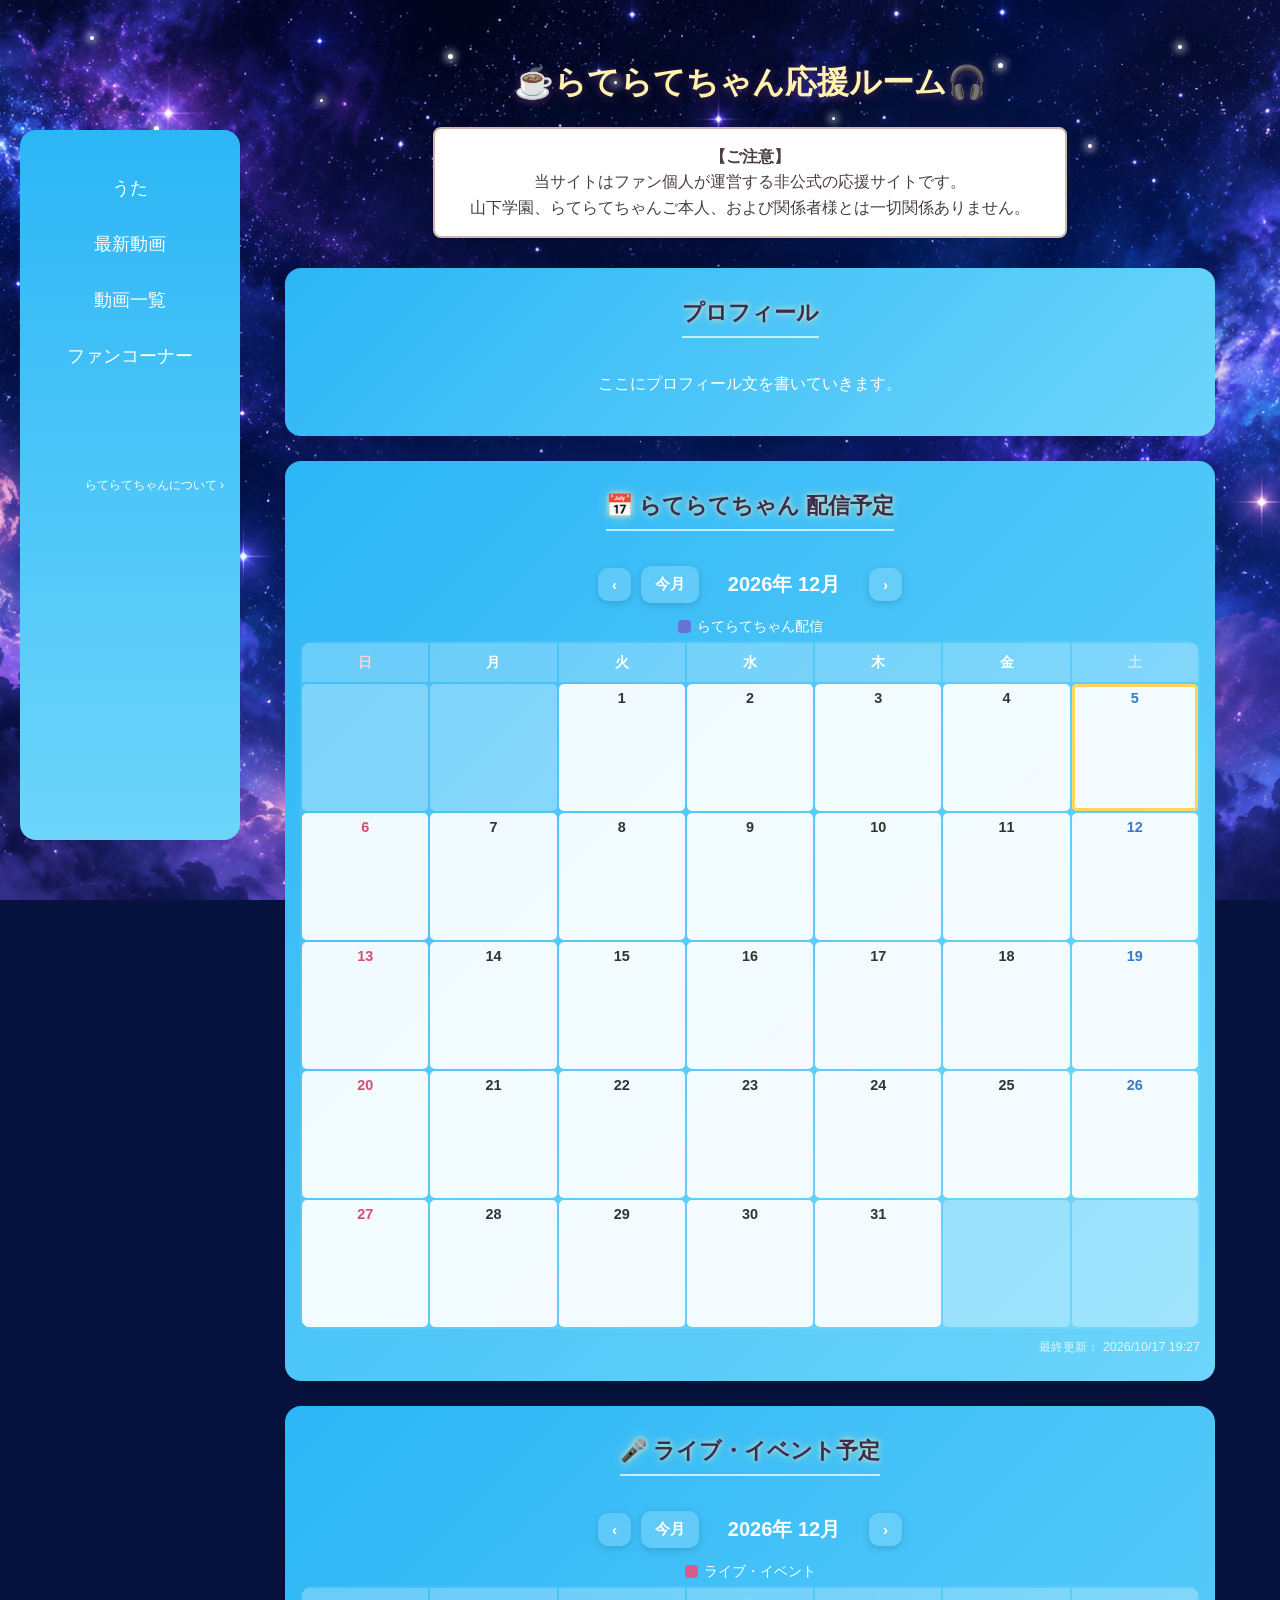
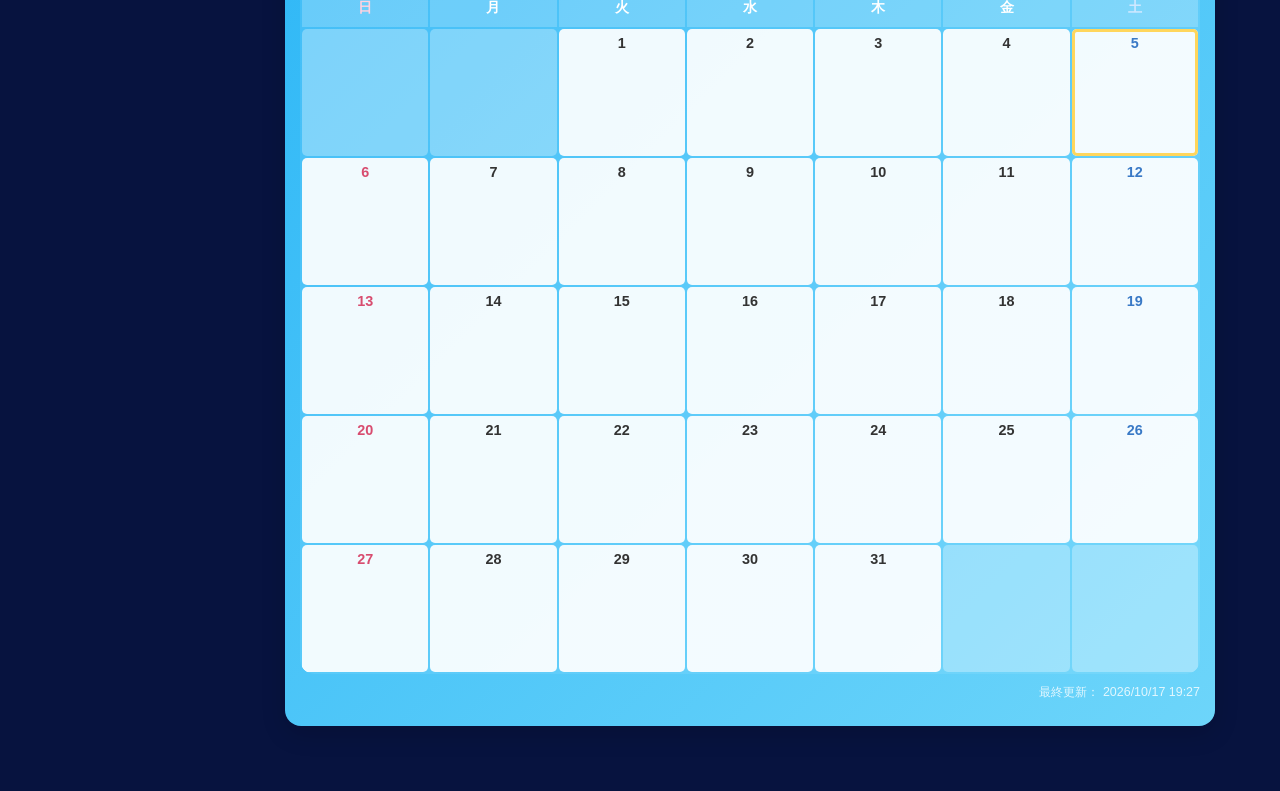
==== commit fd03e654: "Update index.html" ====
--- a/index.html
+++ b/index.html
@@ -356,10 +356,19 @@
        左メニュー
   ======================================== -->
   <nav class="side-menu">
-    <!-- ページ内ジャンプ -->
-    <a href="#profile" class="menu-link active">プロフィール</a>
-    <a href="#streaming-schedule-section" class="menu-link">📅 配信予定</a>
-    <a href="#live-schedule-section" class="menu-link">🎤 ライブ・イベント</a>
+
+    <!-- ★ らてらてちゃんについて（展開メニュー） -->
+    <div class="menu-group">
+      <a href="#" class="menu-link menu-toggle">
+        らてらてちゃんについて
+        <span class="toggle-arrow">›</span>
+      </a>
+      <div class="menu-children">
+        <a href="#profile" class="menu-link child-link">プロフィール</a>
+        <a href="#streaming-schedule-section" class="menu-link child-link">📅 配信予定</a>
+        <a href="#live-schedule-section" class="menu-link child-link">🎤 ライブ・イベント</a>
+      </div>
+    </div>
 
     <!-- 他ページ -->
     <a href="songs.html" class="menu-link">うた</a>
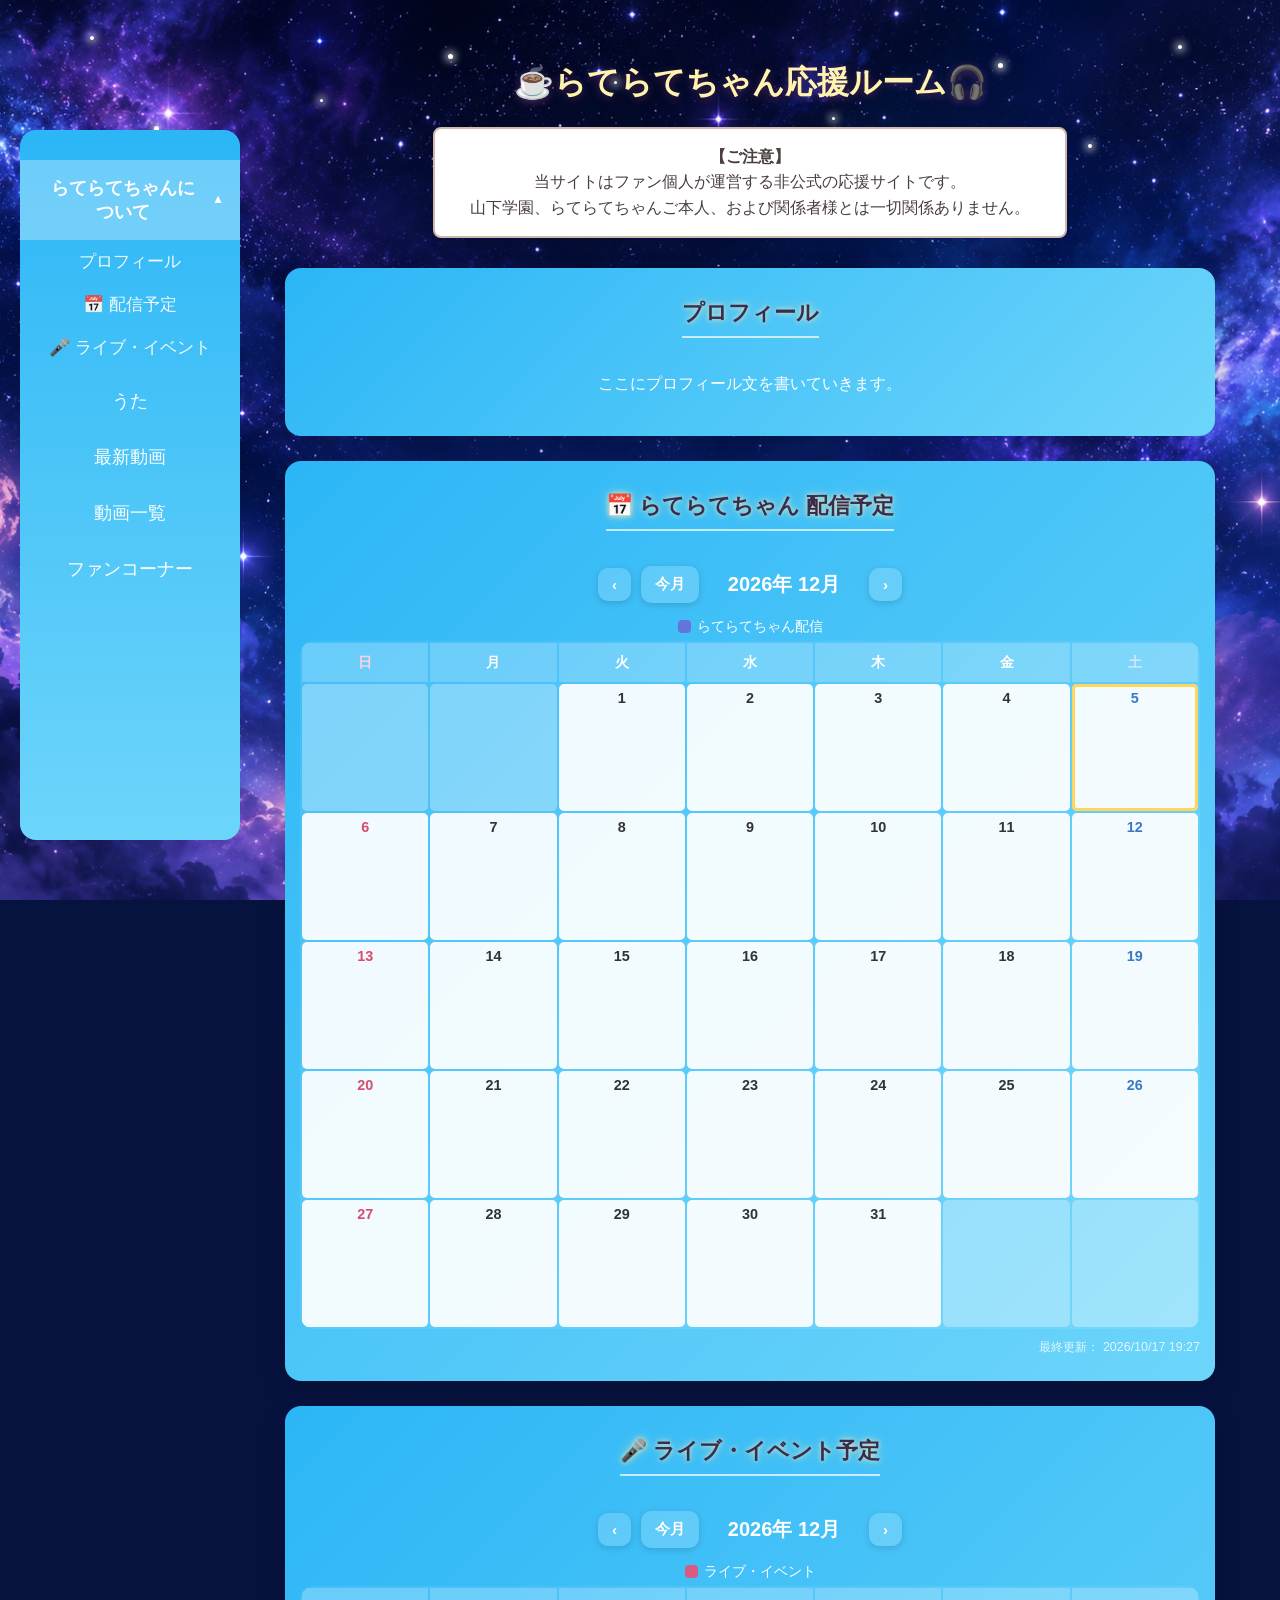
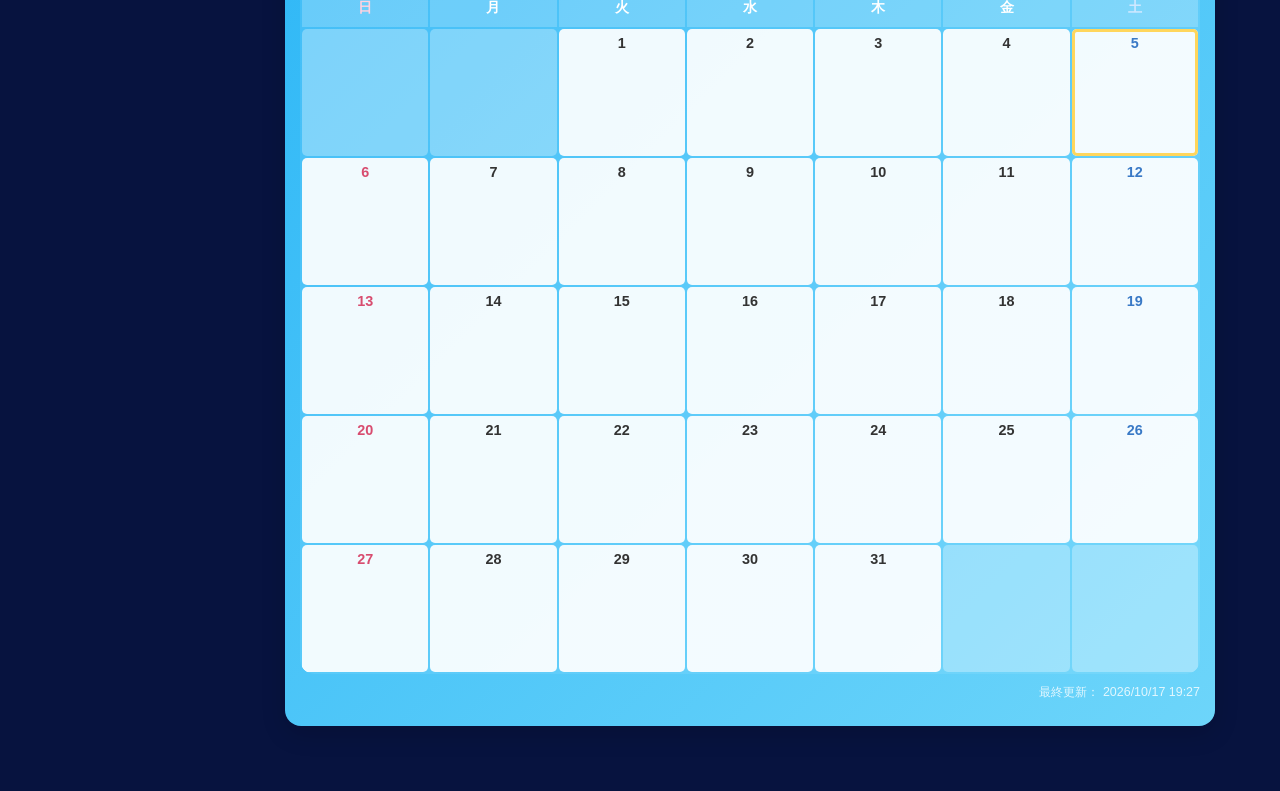
==== commit e79c49ac: "Update index.html" ====
--- a/index.html
+++ b/index.html
@@ -359,22 +359,22 @@
 
     <!-- ★ らてらてちゃんについて（展開メニュー） -->
     <div class="menu-group">
-      <a href="#" class="menu-link menu-toggle">
-        らてらてちゃんについて
-        <span class="toggle-arrow">›</span>
-      </a>
-      <div class="menu-children">
-        <a href="#profile" class="menu-link child-link">プロフィール</a>
-        <a href="#streaming-schedule-section" class="menu-link child-link">📅 配信予定</a>
-        <a href="#live-schedule-section" class="menu-link child-link">🎤 ライブ・イベント</a>
+      <div class="menu-parent-row">
+        <a href="index.html" class="menu-link menu-parent active">らてらてちゃんについて</a>
+        <button class="menu-toggle open" type="button" aria-label="メニューを開閉">▼</button>
+      </div>
+      <div class="menu-children open">
+        <a href="#profile" class="menu-link child">プロフィール</a>
+        <a href="#streaming-schedule-section" class="menu-link child">📅 配信予定</a>
+        <a href="#live-schedule-section" class="menu-link child">🎤 ライブ・イベント</a>
       </div>
     </div>
 
-    <!-- 他ページ -->
     <a href="songs.html" class="menu-link">うた</a>
     <a href="videos.html" class="menu-link">最新動画</a>
     <a href="videos-list.html" class="menu-link">動画一覧</a>
     <a href="fan.html" class="menu-link">ファンコーナー</a>
+
   </nav>
 
   <!-- ========================================
@@ -384,7 +384,7 @@
 
     <h1>☕️らてらてちゃん応援ルーム🎧️</h1>
 
-    <!-- ★ 注意書きをタイトル直下に移動 -->
+    <!-- ★ 注意書き（タイトル直下） -->
     <div class="caution">
       <strong>【ご注意】</strong><br>
       当サイトはファン個人が運営する非公式の応援サイトです。<br>
@@ -1160,6 +1160,26 @@
 
 
     /* ========================================
+       📂 メニュー開閉
+    ======================================== */
+
+    function setupMenuToggle() {
+      document.querySelectorAll(".menu-group").forEach(group => {
+        const toggle = group.querySelector(".menu-toggle");
+        const children = group.querySelector(".menu-children");
+        if (!toggle || !children) return;
+
+        toggle.addEventListener("click", function (e) {
+          e.preventDefault();
+          e.stopPropagation();
+          children.classList.toggle("open");
+          toggle.classList.toggle("open");
+        });
+      });
+    }
+
+
+    /* ========================================
        ★ ランダム流れ星
     ======================================== */
 
@@ -1230,6 +1250,7 @@
     document.head.appendChild(shootingStyle);
 
     // 開始
+    setupMenuToggle();
     loadSchedule();
     startShootingStars();
 
